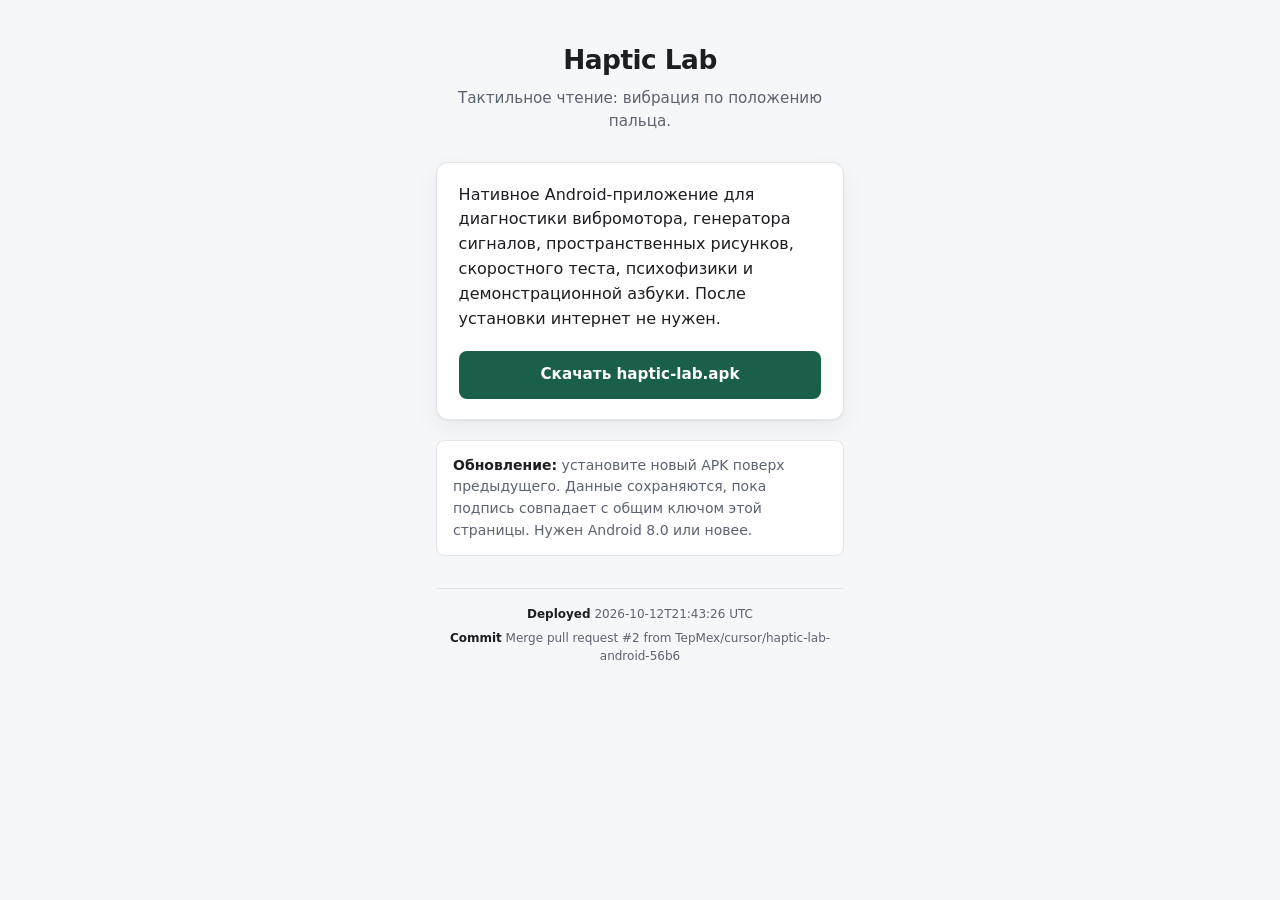
==== haptic-lab/index.html @ 80928af9 "deploy: c8936d693d29bbebfdc9030252e1dbd9d44241fb" ====
<!DOCTYPE html>
<html lang="ru">
<head>
  <meta charset="utf-8" />
  <meta name="viewport" content="width=device-width, initial-scale=1" />
  <title>Haptic Lab</title>
  <link rel="stylesheet" href="styles.css" />
</head>
<body>
  <main class="page">
    <header class="hero">
      <h1>Haptic Lab</h1>
      <p class="tagline">Тактильное чтение: вибрация по положению пальца.</p>
    </header>
    <div class="card">
      <p>Нативное Android-приложение для диагностики вибромотора, генератора сигналов, пространственных рисунков, скоростного теста, психофизики и демонстрационной азбуки. После установки интернет не нужен.</p>
      <a class="download" href="haptic-lab.apk">Скачать haptic-lab.apk</a>
    </div>
    <p class="note"><strong>Обновление:</strong> установите новый APK поверх предыдущего. Данные сохраняются, пока подпись совпадает с общим ключом этой страницы. Нужен Android 8.0 или новее.</p>
    <!-- deploy-footer -->
<footer class="site-footer" aria-label="Build information">
  <p class="site-footer__line"><span class="site-footer__label">Deployed</span> 2026-10-12T21:43:26 UTC</p>
  <p class="site-footer__line"><span class="site-footer__label">Commit</span> Merge pull request #2 from TepMex/cursor/haptic-lab-android-56b6</p>
</footer>
<!-- deploy-footer -->
  </main>
</body>
</html>
---- haptic-lab/styles.css ----
:root {
  color-scheme: light dark;
  --bg: #f6f7f8;
  --surface: #ffffff;
  --text: #1c1e21;
  --muted: #5c6370;
  --border: #e2e5e9;
  --accent: #1a5f4a;
  --accent-hover: #134a3a;
  --shadow: 0 1px 2px rgba(0, 0, 0, 0.06), 0 8px 24px rgba(0, 0, 0, 0.06);
  font-family: system-ui, -apple-system, "Segoe UI", Roboto, sans-serif;
  line-height: 1.55;
}

@media (prefers-color-scheme: dark) {
  :root {
    --bg: #121416;
    --surface: #1a1d21;
    --text: #e8eaed;
    --muted: #9aa3ad;
    --border: #2a2f36;
    --accent: #3d9b7a;
    --accent-hover: #52b38f;
    --shadow: 0 1px 2px rgba(0, 0, 0, 0.3), 0 8px 24px rgba(0, 0, 0, 0.35);
  }
}

* {
  box-sizing: border-box;
}

body {
  margin: 0;
  min-height: 100vh;
  background: var(--bg);
  color: var(--text);
}

.page {
  max-width: 28rem;
  margin: 0 auto;
  padding: 2.5rem 1.25rem 3rem;
}

.hero {
  text-align: center;
  margin-bottom: 1.75rem;
}

.logo {
  display: block;
  margin: 0 auto 1rem;
}

.hero h1 {
  margin: 0 0 0.35rem;
  font-size: 1.65rem;
  font-weight: 650;
  letter-spacing: -0.02em;
}

.tagline {
  margin: 0;
  color: var(--muted);
  font-size: 0.95rem;
}

.card {
  background: var(--surface);
  border: 1px solid var(--border);
  border-radius: 12px;
  padding: 1.25rem 1.35rem;
  box-shadow: var(--shadow);
}

.card p {
  margin: 0 0 1rem;
}

.card p:last-child {
  margin-bottom: 0;
}

.download {
  display: block;
  width: 100%;
  margin-top: 1.25rem;
  padding: 0.75rem 1rem;
  border: none;
  border-radius: 8px;
  background: var(--accent);
  color: #fff;
  font: inherit;
  font-weight: 600;
  font-size: 0.95rem;
  text-align: center;
  text-decoration: none;
  cursor: pointer;
  transition: background 0.15s ease;
}

.download:hover {
  background: var(--accent-hover);
}

.note {
  margin-top: 1.25rem;
  padding: 0.85rem 1rem;
  border-radius: 8px;
  background: var(--surface);
  border: 1px solid var(--border);
  font-size: 0.875rem;
  color: var(--muted);
}

.note strong {
  color: var(--text);
  font-weight: 600;
}

.card a:not(.download) {
  color: var(--accent);
}

.site-footer {
  margin-top: 2rem;
  padding-top: 1rem;
  border-top: 1px solid var(--border);
  font-size: 0.75rem;
  color: var(--muted);
  text-align: center;
  line-height: 1.5;
}

.site-footer__line {
  margin: 0;
}

.site-footer__line + .site-footer__line {
  margin-top: 0.35rem;
}

.site-footer__label {
  font-weight: 600;
  color: var(--text);
}
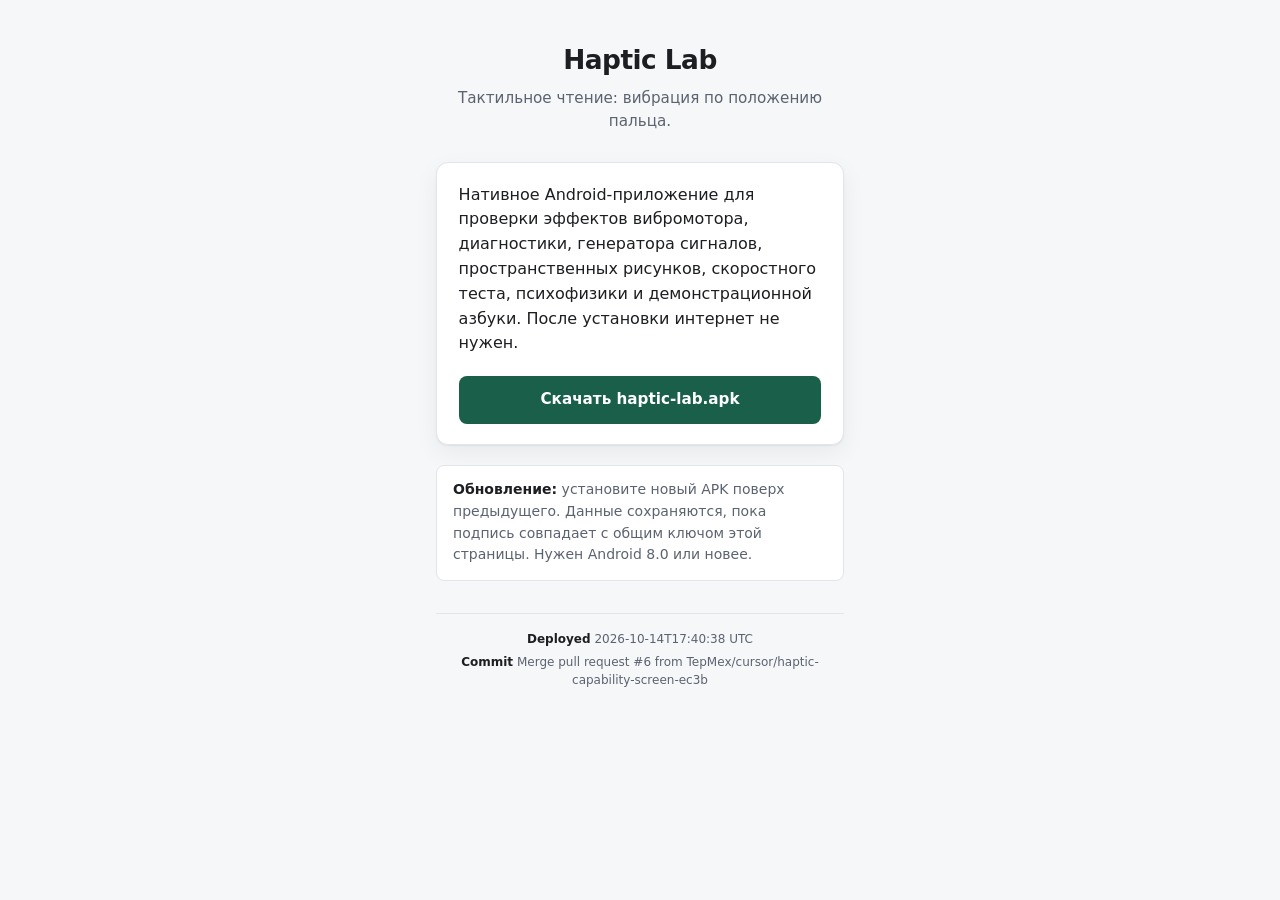
==== commit 839a9db5: "deploy: 413e992eb65825ffcf6757f7df1fbc3877027c74" ====
--- a/haptic-lab/index.html
+++ b/haptic-lab/index.html
@@ -13,14 +13,14 @@
       <p class="tagline">Тактильное чтение: вибрация по положению пальца.</p>
     </header>
     <div class="card">
-      <p>Нативное Android-приложение для диагностики вибромотора, генератора сигналов, пространственных рисунков, скоростного теста, психофизики и демонстрационной азбуки. После установки интернет не нужен.</p>
+      <p>Нативное Android-приложение для проверки эффектов вибромотора, диагностики, генератора сигналов, пространственных рисунков, скоростного теста, психофизики и демонстрационной азбуки. После установки интернет не нужен.</p>
       <a class="download" href="haptic-lab.apk">Скачать haptic-lab.apk</a>
     </div>
     <p class="note"><strong>Обновление:</strong> установите новый APK поверх предыдущего. Данные сохраняются, пока подпись совпадает с общим ключом этой страницы. Нужен Android 8.0 или новее.</p>
     <!-- deploy-footer -->
 <footer class="site-footer" aria-label="Build information">
-  <p class="site-footer__line"><span class="site-footer__label">Deployed</span> 2026-10-12T21:43:26 UTC</p>
-  <p class="site-footer__line"><span class="site-footer__label">Commit</span> Merge pull request #2 from TepMex/cursor/haptic-lab-android-56b6</p>
+  <p class="site-footer__line"><span class="site-footer__label">Deployed</span> 2026-10-14T17:40:38 UTC</p>
+  <p class="site-footer__line"><span class="site-footer__label">Commit</span> Merge pull request #6 from TepMex/cursor/haptic-capability-screen-ec3b</p>
 </footer>
 <!-- deploy-footer -->
   </main>
